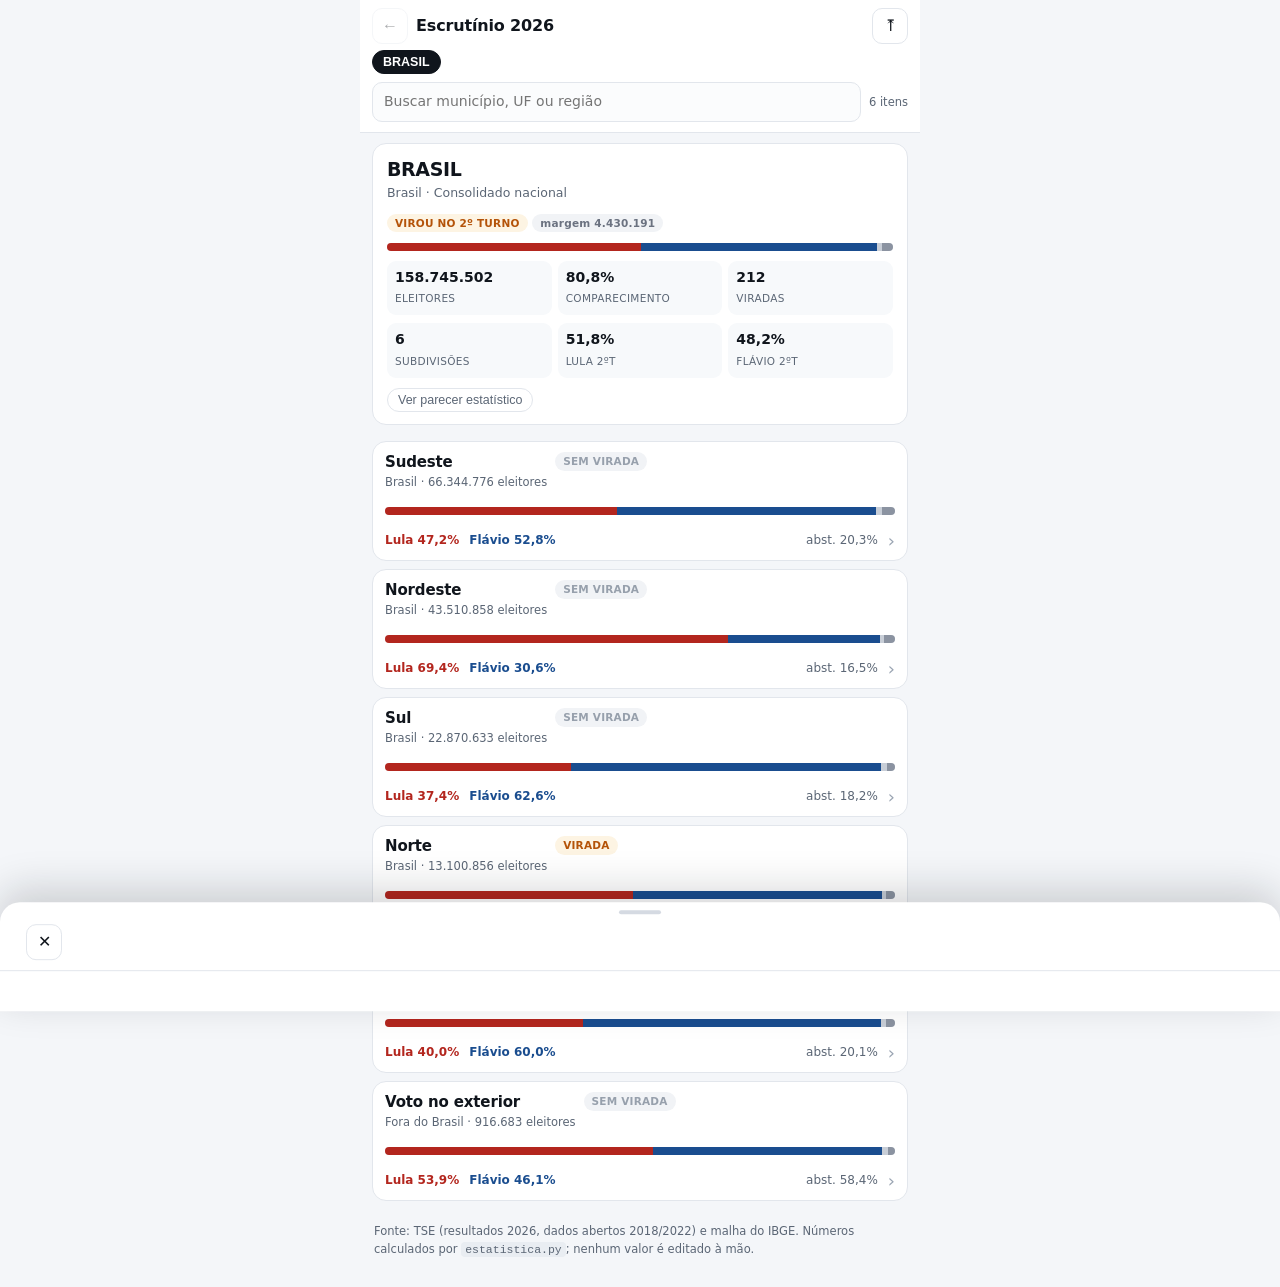
==== site/index.html @ 0a88aa9c "Adiciona camada histórica, motor estatístico e app mobile com drill-down O projeto só tinha 2026 por" ====
<!doctype html>
<html lang="pt-BR">
<head>
<meta charset="utf-8">
<meta name="viewport" content="width=device-width, initial-scale=1, viewport-fit=cover">
<meta name="theme-color" content="#10151c">
<title>Escrutínio 2026 — drill-down</title>
<link rel="stylesheet" href="style.css">
</head>
<body>

<header class="topo">
  <div class="barra">
    <button id="voltar" class="icone" type="button" aria-label="Voltar um nível" disabled>←</button>
    <h1>Escrutínio 2026</h1>
    <button id="limpar" class="icone" type="button" aria-label="Ir para o Brasil">⤒</button>
  </div>
  <nav id="migalhas" class="migalhas" aria-label="Nível de navegação"></nav>
  <div class="busca-linha">
    <input id="busca" type="search" inputmode="search" autocomplete="off"
           placeholder="Buscar município, UF ou região">
    <span id="contagem" class="contagem"></span>
  </div>
</header>

<main id="painel" class="painel">
  <div id="hero" class="hero"></div>
  <div id="trilho" class="trilho"></div>
  <p class="rodape">
    Fonte: TSE (resultados 2026, dados abertos 2018/2022) e malha do IBGE.
    Números calculados por <code>estatistica.py</code>; nenhum valor é editado à mão.
  </p>
</main>

<div id="fundo" class="fundo" hidden></div>
<section id="sheet" class="sheet" role="dialog" aria-modal="true" aria-labelledby="sheet-titulo" hidden>
  <div class="sheet-alca"></div>
  <div class="sheet-cabecalho">
    <div>
      <p id="sheet-nivel" class="sheet-nivel"></p>
      <h2 id="sheet-titulo"></h2>
    </div>
    <button id="fechar" class="icone" type="button" aria-label="Fechar">✕</button>
  </div>
  <div id="sheet-corpo" class="sheet-corpo"></div>
</section>

<script src="dados.js"></script>
<script src="app.js"></script>
</body>
</html>
---- site/style.css ----
:root {
  --tinta: #10151c;
  --fraco: #5b6675;
  --linha: #e2e6ec;
  --fundo: #f4f6f9;
  --lula: #b3261e;
  --lula-bg: #fdf1f0;
  --flavio: #1a4d8f;
  --flavio-bg: #eff4fb;
  --outros: #6b7280;
  --brancos: #c8ced7;
  --nulos: #8b93a1;
  --virada: #b45309;
  --virada-bg: #fdf4e3;
  --ok: #0f766e;
  --ok-bg: #e7f5f2;
  --warn: #b45309;
  --warn-bg: #fdf4e3;
  --out: #9f1239;
  --out-bg: #fdecf1;
  --raio: 14px;
  --card-h: 128px;
}

* { box-sizing: border-box; -webkit-tap-highlight-color: transparent; }

html, body { margin: 0; }

body {
  background: var(--fundo);
  color: var(--tinta);
  font: 15px/1.4 -apple-system, BlinkMacSystemFont, "Segoe UI", Roboto, system-ui, sans-serif;
  padding-bottom: env(safe-area-inset-bottom);
}

/* ---------------------------------------------------------------- topo */
.topo {
  position: sticky;
  top: 0;
  z-index: 20;
  background: #fff;
  border-bottom: 1px solid var(--linha);
  padding: 8px 12px 10px;
  padding-top: calc(8px + env(safe-area-inset-top));
}

.barra {
  display: flex;
  align-items: center;
  gap: 8px;
}

.barra h1 {
  flex: 1;
  margin: 0;
  font-size: 16px;
  font-weight: 650;
  letter-spacing: -0.01em;
}

.icone {
  width: 36px;
  height: 36px;
  border: 1px solid var(--linha);
  border-radius: 10px;
  background: #fff;
  font-size: 16px;
  line-height: 1;
  color: var(--tinta);
  cursor: pointer;
}
.icone:disabled { opacity: .35; }
.icone:active { background: #eef1f5; }

.migalhas {
  display: flex;
  gap: 6px;
  overflow-x: auto;
  scrollbar-width: none;
  padding: 6px 0 2px;
}
.migalhas::-webkit-scrollbar { display: none; }

.migalha {
  flex: 0 0 auto;
  border: 1px solid var(--linha);
  background: #fff;
  border-radius: 999px;
  padding: 4px 10px;
  font-size: 12.5px;
  color: var(--fraco);
  cursor: pointer;
  white-space: nowrap;
}
.migalha[aria-current="true"] {
  background: var(--tinta);
  border-color: var(--tinta);
  color: #fff;
  font-weight: 600;
}

.busca-linha {
  display: flex;
  align-items: center;
  gap: 8px;
  margin-top: 6px;
}

#busca {
  flex: 1;
  min-width: 0;
  padding: 9px 11px;
  border: 1px solid var(--linha);
  border-radius: 10px;
  font: inherit;
  font-size: 14px;
  background: #fbfcfd;
}
#busca:focus { outline: 2px solid #cfe0f5; outline-offset: 1px; }

.contagem {
  font-size: 11.5px;
  color: var(--fraco);
  white-space: nowrap;
}

/* ---------------------------------------------------------------- hero */
.painel { padding: 10px 12px 28px; }

.hero:empty { display: none; }

.hero {
  background: #fff;
  border: 1px solid var(--linha);
  border-radius: var(--raio);
  padding: 12px 14px;
  margin-bottom: 12px;
}

.hero h2 {
  margin: 0 0 2px;
  font-size: 19px;
  letter-spacing: -0.02em;
}

.hero .sub { color: var(--fraco); font-size: 12.5px; margin-bottom: 10px; }

.hero-grid {
  display: grid;
  grid-template-columns: repeat(3, 1fr);
  gap: 8px 6px;
  margin-top: 10px;
}

.hero-grid div { background: #f7f9fb; border-radius: 9px; padding: 7px 8px; }
.hero-grid b { display: block; font-size: 14px; }
.hero-grid span { font-size: 10.5px; color: var(--fraco); text-transform: uppercase; letter-spacing: .03em; }

/* ---------------------------------------------------------------- lista virtual */
.trilho { position: relative; }

.card {
  position: absolute;
  left: 0;
  right: 0;
  height: calc(var(--card-h) - 8px);
  background: #fff;
  border: 1px solid var(--linha);
  border-radius: var(--raio);
  padding: 10px 12px;
  display: flex;
  flex-direction: column;
  justify-content: space-between;
  cursor: pointer;
  overflow: hidden;
}
.card:active { transform: scale(.995); background: #fbfcfd; }

.card-topo { display: flex; align-items: flex-start; gap: 8px; }
.card-nome {
  flex: 1;
  font-size: 15px;
  font-weight: 640;
  letter-spacing: -0.01em;
  white-space: nowrap;
  overflow: hidden;
  text-overflow: ellipsis;
}
.card-meta {
  font-size: 11.5px;
  color: var(--fraco);
  margin-top: 1px;
  white-space: nowrap;
  overflow: hidden;
  text-overflow: ellipsis;
}

.badge {
  display: inline-flex;
  align-items: center;
  gap: 4px;
  border-radius: 999px;
  padding: 2px 8px;
  font-size: 10.5px;
  font-weight: 700;
  letter-spacing: .02em;
  white-space: nowrap;
}
.badge.virada { background: var(--virada-bg); color: var(--virada); }
.badge.sem-virada { background: #f1f3f6; color: #97a0ac; font-weight: 600; }
.badge.ok { background: var(--ok-bg); color: var(--ok); }
.badge.warn { background: var(--warn-bg); color: var(--warn); }
.badge.out { background: var(--out-bg); color: var(--out); }
.badge.neutro { background: #f1f3f6; color: #6b7280; }

.barra-votos {
  display: flex;
  height: 8px;
  border-radius: 999px;
  overflow: hidden;
  background: #eef1f5;
}
.barra-votos i { display: block; height: 100%; }
.s-lula { background: var(--lula); }
.s-flavio { background: var(--flavio); }
.s-outros { background: var(--outros); }
.s-brancos { background: var(--brancos); }
.s-nulos { background: var(--nulos); }

.card-nums {
  display: flex;
  align-items: center;
  gap: 10px;
  font-size: 12px;
  font-variant-numeric: tabular-nums;
}
.card-nums .lula { color: var(--lula); font-weight: 600; }
.card-nums .flavio { color: var(--flavio); font-weight: 600; }
.card-nums .abst { color: var(--fraco); margin-left: auto; }
.card-nums .chev { color: #9aa4b2; font-size: 18px; line-height: 1; }

/* ---------------------------------------------------------------- rodapé */
.rodape {
  margin: 18px 2px 0;
  font-size: 11.5px;
  line-height: 1.55;
  color: var(--fraco);
}
.rodape code { background: #e9edf2; padding: 1px 4px; border-radius: 4px; }

/* ---------------------------------------------------------------- sheet */
.fundo {
  position: fixed;
  inset: 0;
  background: rgba(12, 17, 23, .42);
  z-index: 30;
  animation: aparecer .18s ease;
}

.sheet {
  position: fixed;
  left: 0;
  right: 0;
  bottom: 0;
  z-index: 40;
  max-height: 88vh;
  background: #fff;
  border-radius: 20px 20px 0 0;
  transform: translateY(102%);
  transition: transform .26s cubic-bezier(.22, .8, .3, 1);
  display: flex;
  flex-direction: column;
  padding-bottom: env(safe-area-inset-bottom);
  box-shadow: 0 -12px 40px rgba(16, 21, 28, .18);
}
.sheet.aberto { transform: translateY(0); }

.sheet-alca {
  width: 42px;
  height: 4px;
  border-radius: 999px;
  background: #d5dae2;
  margin: 8px auto 4px;
}

.sheet-cabecalho {
  display: flex;
  align-items: flex-start;
  gap: 10px;
  padding: 6px 16px 10px;
  border-bottom: 1px solid var(--linha);
}
.sheet-cabecalho h2 { margin: 0; font-size: 18px; letter-spacing: -0.02em; }
.sheet-nivel {
  margin: 0 0 2px;
  font-size: 11px;
  text-transform: uppercase;
  letter-spacing: .06em;
  color: var(--fraco);
}

.sheet-corpo {
  overflow-y: auto;
  padding: 14px 16px 26px;
  -webkit-overflow-scrolling: touch;
}

.bloco { margin-bottom: 18px; }
.bloco h3 {
  margin: 0 0 8px;
  font-size: 12px;
  text-transform: uppercase;
  letter-spacing: .06em;
  color: var(--fraco);
  font-weight: 650;
}

.linha-par { display: flex; gap: 8px; flex-wrap: wrap; align-items: center; }

.kpis {
  display: grid;
  grid-template-columns: repeat(2, 1fr);
  gap: 8px;
}
.kpi {
  background: #f7f9fb;
  border: 1px solid var(--linha);
  border-radius: 11px;
  padding: 9px 10px;
}
.kpi b { display: block; font-size: 16px; font-variant-numeric: tabular-nums; }
.kpi span { font-size: 10.5px; color: var(--fraco); text-transform: uppercase; letter-spacing: .03em; }

.paragrafo { margin: 8px 0 0; font-size: 13px; color: #33404f; line-height: 1.55; }

.decomp { display: grid; gap: 8px; }
.decomp-item { font-size: 12.5px; }
.decomp-rotulo {
  display: flex;
  justify-content: space-between;
  gap: 8px;
  margin-bottom: 3px;
  color: #33404f;
}
.decomp-rotulo b { font-variant-numeric: tabular-nums; }
.decomp-trilho {
  position: relative;
  height: 9px;
  background: #eef1f5;
  border-radius: 999px;
  overflow: hidden;
}
.decomp-centro {
  position: absolute;
  left: 50%;
  top: 0;
  bottom: 0;
  width: 1px;
  background: #cfd6df;
}
.decomp-barra {
  position: absolute;
  top: 0;
  bottom: 0;
  border-radius: 999px;
}

.hist {
  width: 100%;
  border-collapse: collapse;
  font-size: 12.5px;
  font-variant-numeric: tabular-nums;
}
.hist th, .hist td { padding: 7px 6px; border-bottom: 1px solid var(--linha); text-align: right; }
.hist th:first-child, .hist td:first-child { text-align: left; }
.hist thead th { font-size: 10.5px; text-transform: uppercase; letter-spacing: .04em; color: var(--fraco); }
.hist .a { color: var(--lula); font-weight: 600; }
.hist .b { color: var(--flavio); font-weight: 600; }

.nota {
  font-size: 11.5px;
  line-height: 1.6;
  color: var(--fraco);
  background: #f7f9fb;
  border: 1px solid var(--linha);
  border-radius: 11px;
  padding: 10px 11px;
}

@keyframes aparecer { from { opacity: 0; } to { opacity: 1; } }

@media (prefers-reduced-motion: reduce) {
  .sheet { transition: none; }
  .fundo { animation: none; }
}

@media (min-width: 560px) {
  .painel, .topo { max-width: 560px; margin: 0 auto; }
  .topo { position: sticky; }
}
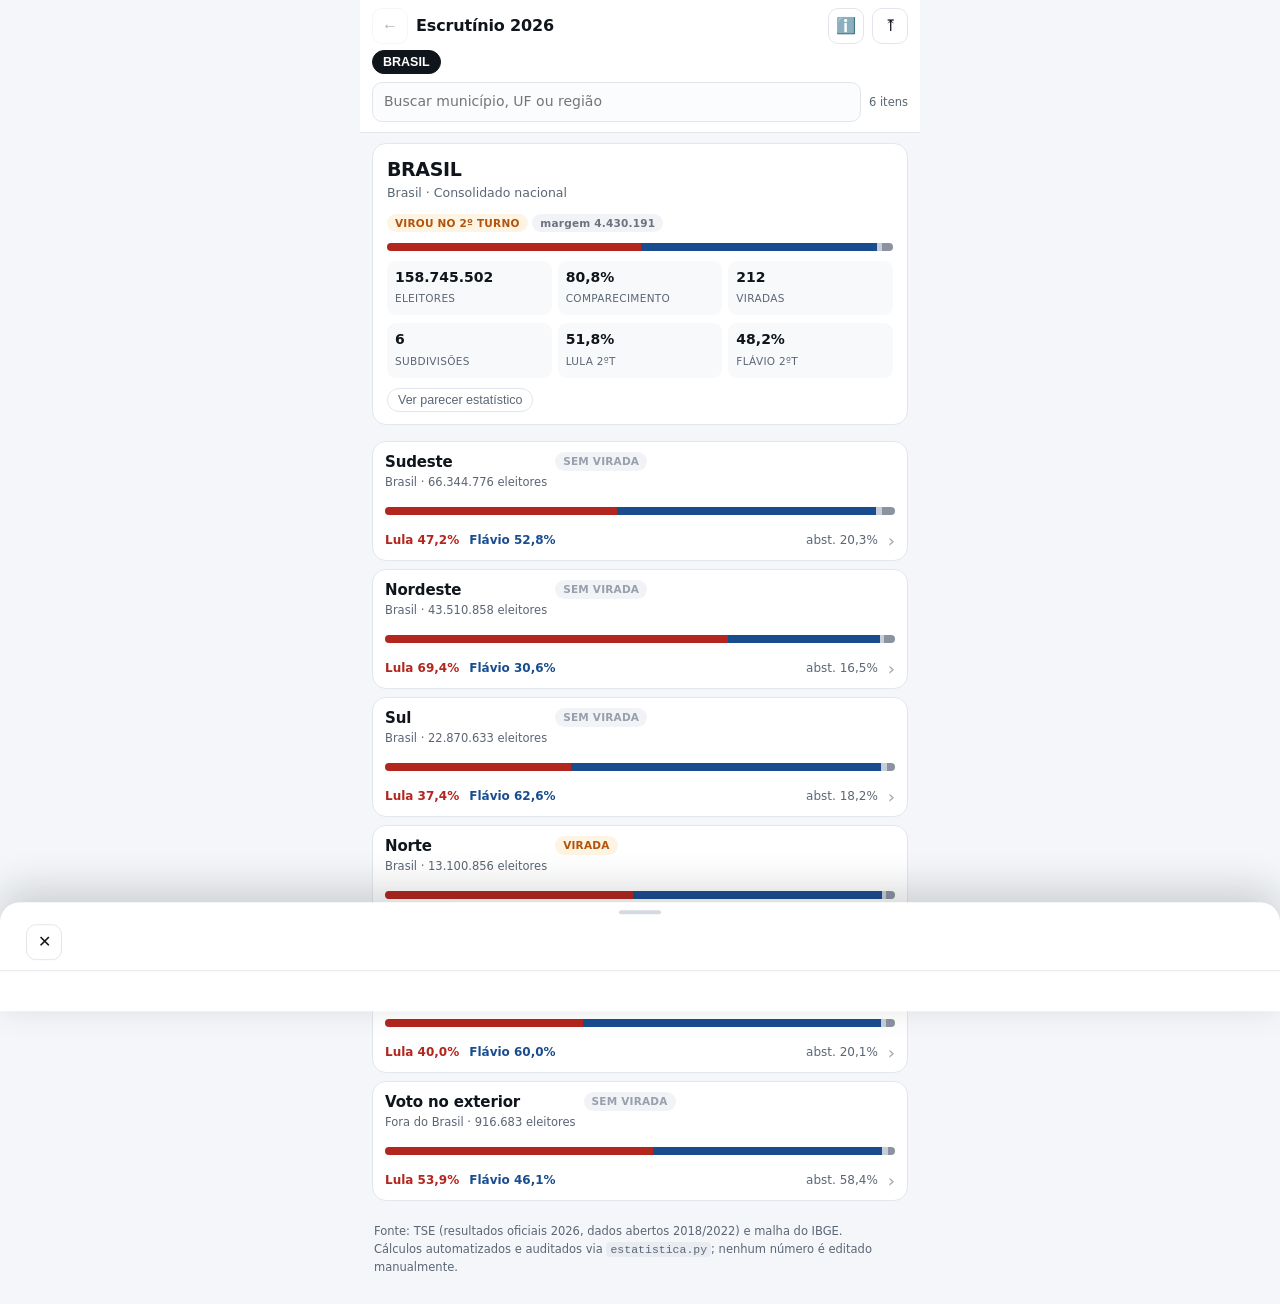
==== commit c18a741e: "fix(vercel): configurar outputDirectory para site e adicionar guia explicativo para o usuario" ====
--- a/site/index.html
+++ b/site/index.html
@@ -4,16 +4,17 @@
 <meta charset="utf-8">
 <meta name="viewport" content="width=device-width, initial-scale=1, viewport-fit=cover">
 <meta name="theme-color" content="#10151c">
-<title>Escrutínio 2026 — drill-down</title>
+<title>Escrutínio 2026 — Apuração Presidencial & Análise Estatística</title>
 <link rel="stylesheet" href="style.css">
 </head>
 <body>
 
 <header class="topo">
   <div class="barra">
-    <button id="voltar" class="icone" type="button" aria-label="Voltar um nível" disabled>←</button>
+    <button id="voltar" class="icone" type="button" aria-label="Voltar um nível" disabled title="Voltar um nível">←</button>
     <h1>Escrutínio 2026</h1>
-    <button id="limpar" class="icone" type="button" aria-label="Ir para o Brasil">⤒</button>
+    <button id="info-btn" class="icone" type="button" aria-label="Como entender as informações" title="Como entender as informações (Guia Rápido)">ℹ️</button>
+    <button id="limpar" class="icone" type="button" aria-label="Ir para o início (Brasil)" title="Ir para o início (Brasil)">⤒</button>
   </div>
   <nav id="migalhas" class="migalhas" aria-label="Nível de navegação"></nav>
   <div class="busca-linha">
@@ -27,8 +28,8 @@
   <div id="hero" class="hero"></div>
   <div id="trilho" class="trilho"></div>
   <p class="rodape">
-    Fonte: TSE (resultados 2026, dados abertos 2018/2022) e malha do IBGE.
-    Números calculados por <code>estatistica.py</code>; nenhum valor é editado à mão.
+    Fonte: TSE (resultados oficiais 2026, dados abertos 2018/2022) e malha do IBGE.<br>
+    Cálculos automatizados e auditados via <code>estatistica.py</code>; nenhum número é editado manualmente.
   </p>
 </main>
 
